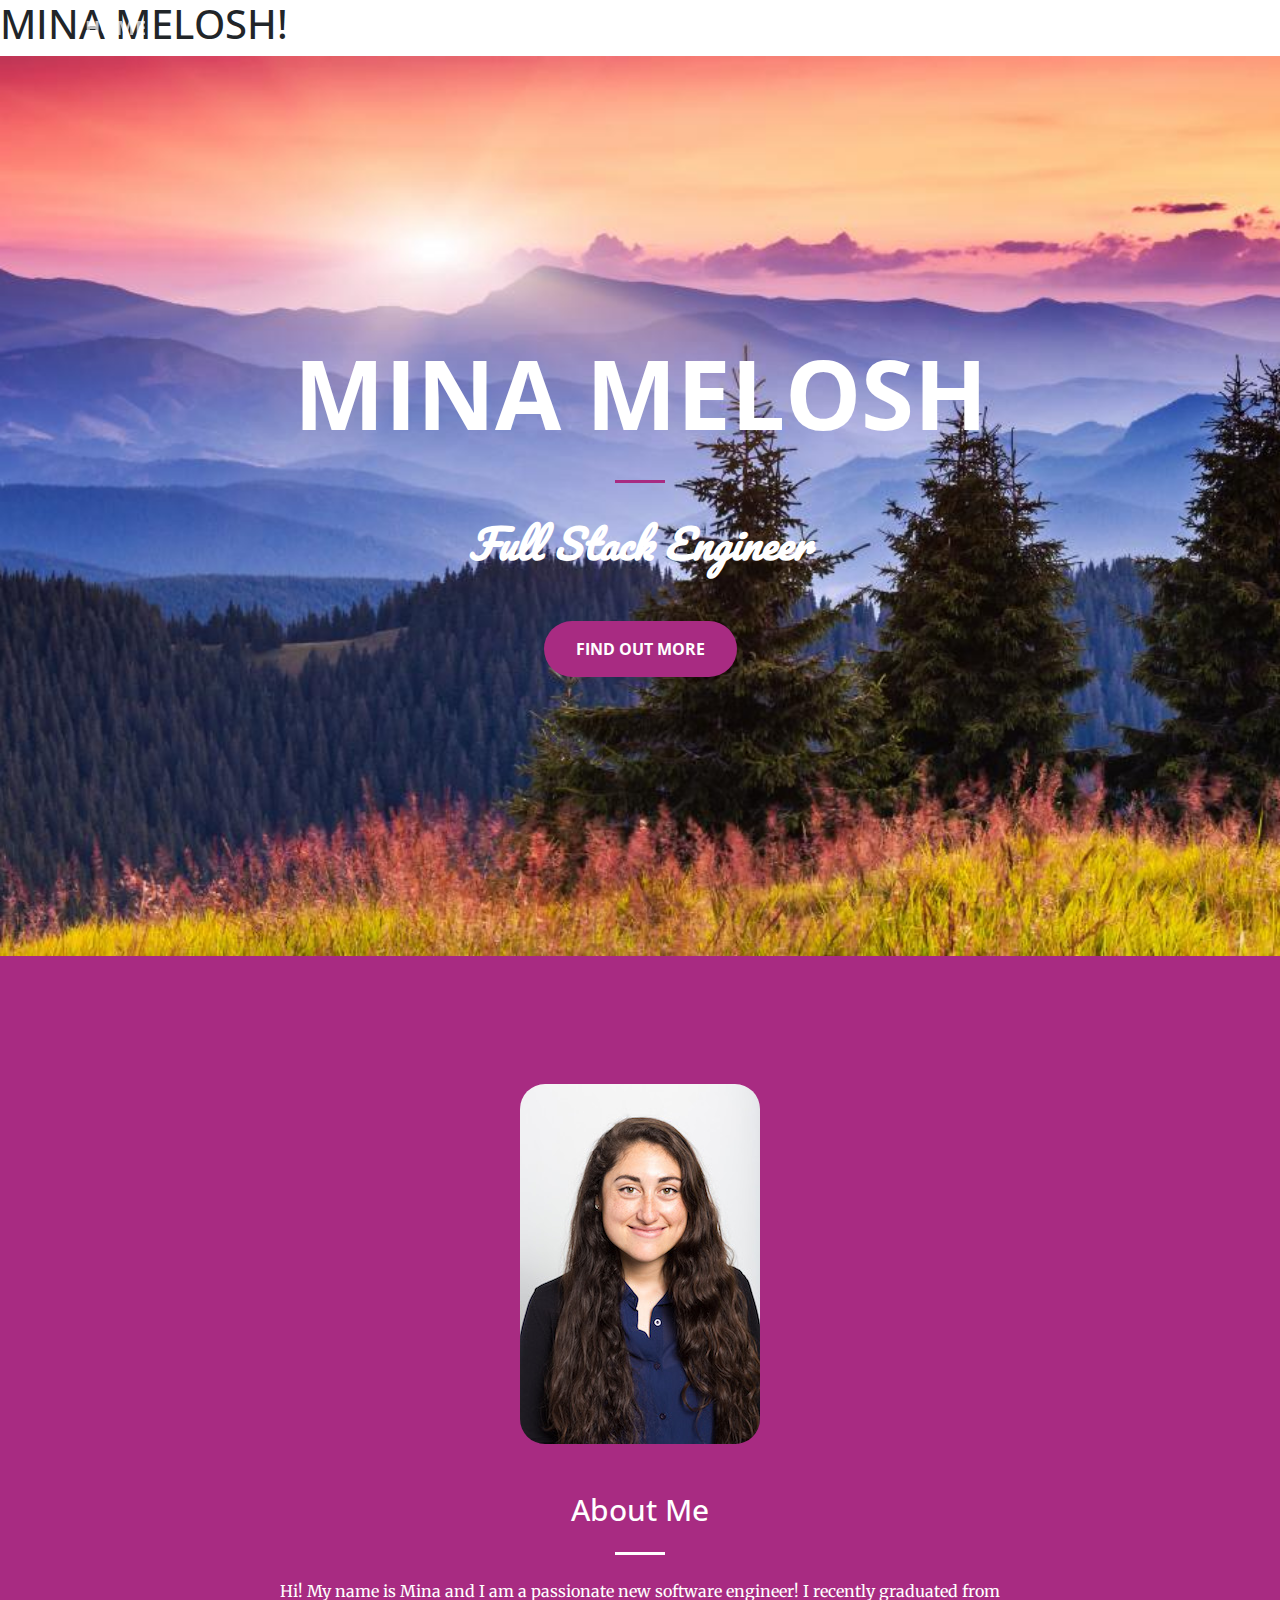
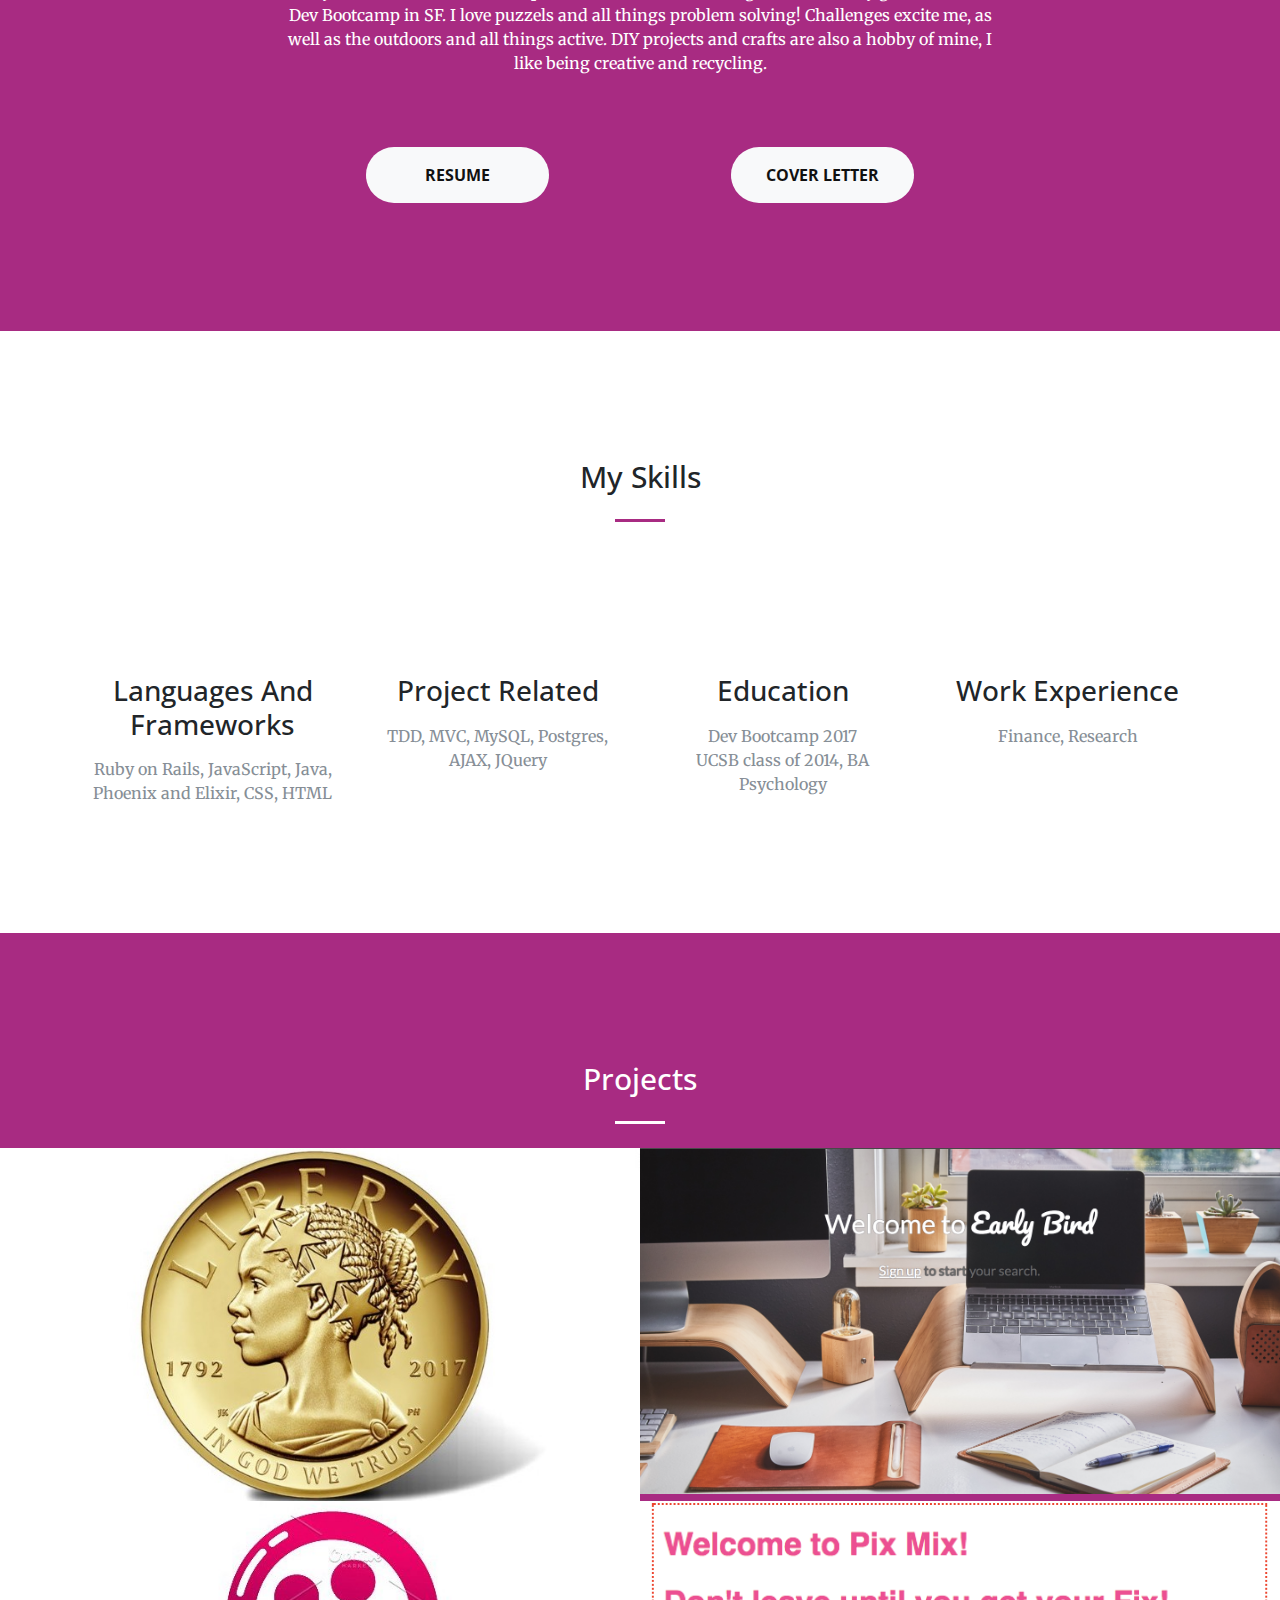
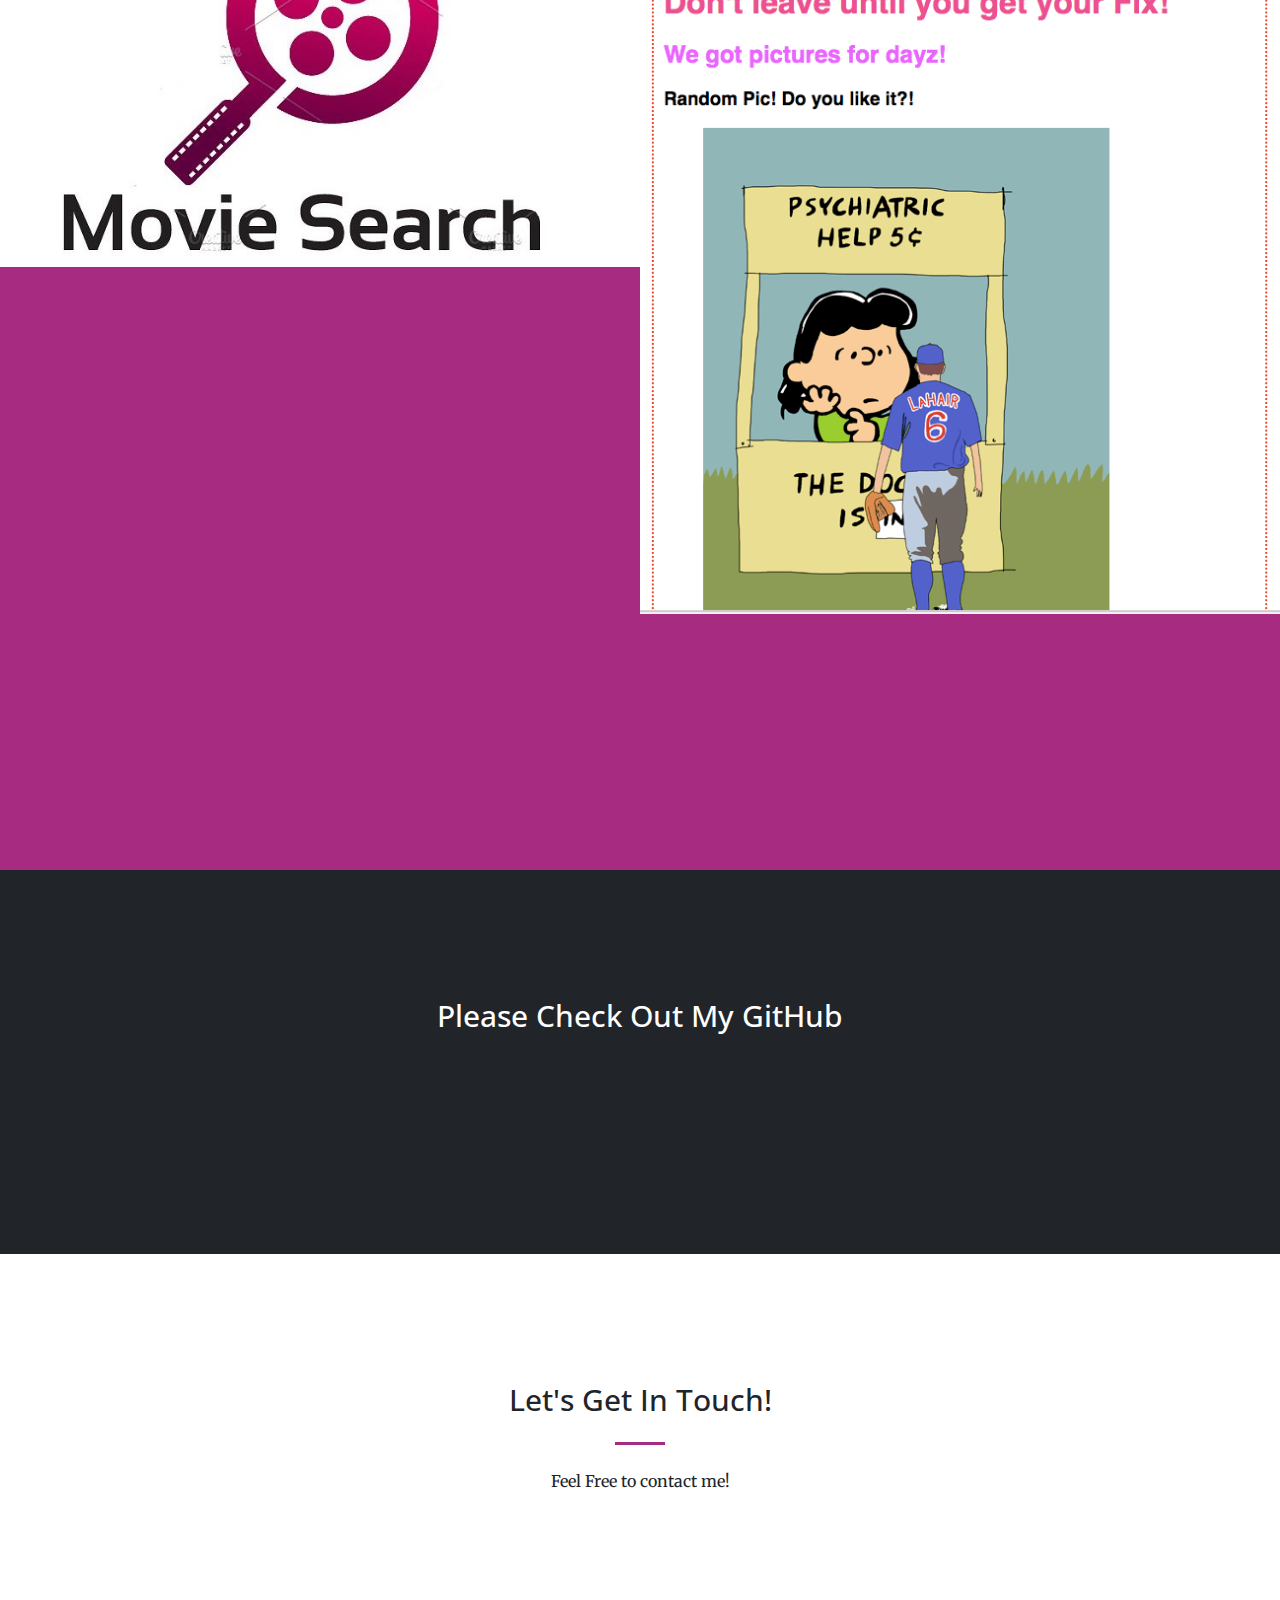
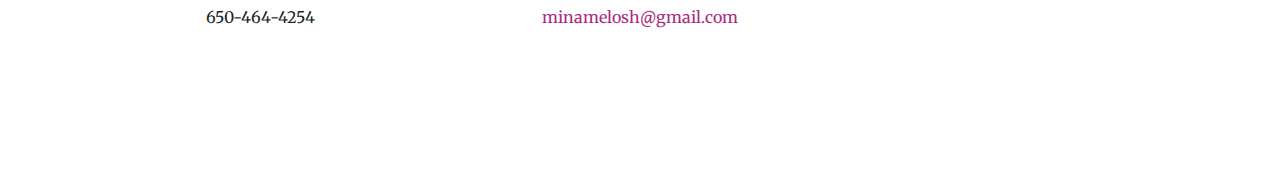
==== Theme/index.html @ a7446209 "updating repo" ====
<!DOCTYPE html>
<html lang="en">

  <head>
<h1>MINA MELOSH!</h1>
    <meta charset="utf-8">
    <meta name="viewport" content="width=device-width, initial-scale=1, shrink-to-fit=no">
    <meta name="description" content="">
    <meta name="author" content="">

    <title>Mina Melosh</title>

    <!-- Bootstrap core CSS -->
    <link href="vendor/bootstrap/css/bootstrap.min.css" rel="stylesheet">

    <!-- Google Fonts -->
    <link href="https://fonts.googleapis.com/css?family=Pacifico" rel="stylesheet">
    <link href="https://fonts.googleapis.com/css?family=Noto+Sans" rel="stylesheet">

    <!-- Custom fonts for this template -->
    <link href="vendor/font-awesome/css/font-awesome.min.css" rel="stylesheet" type="text/css">
    <link href='https://fonts.googleapis.com/css?family=Open+Sans:300italic,400italic,600italic,700italic,800italic,400,300,600,700,800' rel='stylesheet' type='text/css'>
    <link href='https://fonts.googleapis.com/css?family=Merriweather:400,300,300italic,400italic,700,700italic,900,900italic' rel='stylesheet' type='text/css'>

    <!-- Plugin CSS -->
    <link href="vendor/magnific-popup/magnific-popup.css" rel="stylesheet">

    <!-- Custom styles for this template -->
    <link href="css/creative.css" rel="stylesheet">

  </head>

  <body id="page-top">

    <!-- Navigation -->
    <nav class="navbar navbar-expand-lg navbar-light fixed-top" id="mainNav">
      <div class="container">
        <a class="navbar-brand js-scroll-trigger" href="#page-top">Home</a>
        <button class="navbar-toggler navbar-toggler-right" type="button" data-toggle="collapse" data-target="#navbarResponsive" aria-controls="navbarResponsive" aria-expanded="false" aria-label="Toggle navigation">
          <span class="navbar-toggler-icon"></span>
        </button>
        <div class="collapse navbar-collapse" id="navbarResponsive">
          <ul class="navbar-nav ml-auto">
            <li class="nav-item">
              <a class="nav-link js-scroll-trigger" href="#about">About</a>
            </li>
            <li class="nav-item">
              <a class="nav-link js-scroll-trigger" href="#skills">Skills</a>
            </li>
            <li class="nav-item">
              <a class="nav-link js-scroll-trigger" href="#portfolio">Portfolio</a>
            </li>
            <li class="nav-item">
              <a class="nav-link js-scroll-trigger" href="#contact">Contact</a>
            </li>
          </ul>
        </div>
      </div>
    </nav>

    <header class="masthead text-center text-white d-flex">
      <div class="container my-auto">
        <div class="row">
          <div class="col-lg-10 mx-auto">
            <h1 class="text-uppercase">
              <strong>Mina Melosh</strong>
            </h1>
            <hr>
          </div>
          <div class="col-lg-8 mx-auto">
            <p class="text-faded mb-5"><strong>Full Stack Engineer</strong></p>
            <a class="btn btn-primary btn-xl js-scroll-trigger" href="#about">Find Out More</a>
          </div>
        </div>
      </div>
    </header>

    <section class="bg-primary" id="about">
      <div class="container">
        <div class="row">
          <div class="col-lg-8 mx-auto text-center">
            <img class="mina" src="img/mmelosh.jpg" atl="Mina Melosh" > </br></br></br>
            <h2 class="section-heading text-white">About Me</h2>
            <hr class="light my-4">
            <p class="text-faded mb-4">Hi! My name is Mina and I am a passionate new software engineer! I recently graduated from Dev Bootcamp in SF.  I love puzzels and all things problem solving! Challenges excite me, as well as the outdoors and all things active.  DIY projects and crafts are also a hobby of mine, I like being creative and recycling. </p>
            <!-- <a class="btn btn-light btn-xl js-scroll-trigger" href="#skills">Get Started!</a> -->
              <div class="row no-gutters popup-gallery">
                <!-- <a class="portfolio-box" href="file:///Users/minamelosh/Downloads/Mina%20Melosh%20Resume%20.pdf"  alt="resume" > -->
                <a class="btn btn-light btn-xl col-lg-3 col-md-6 ervice-box mt-5 mx-auto portfolio-box" href="img/resume.png">Resume</a>
                <a class="btn btn-light btn-xl col-lg-3 col-md-6 ervice-box mt-5 mx-auto" href="#skills">Cover Letter</a>
              </div>
          </div>
        </div>
      </div>
    </section>

    <section id="skills">
      <div class="container">
        <div class="row">
          <div class="col-lg-12 text-center">
            <h2 class="section-heading">My Skills</h2>
            <hr class="my-4">
          </div>
        </div>
      </div>
      <div class="container">
        <div class="row">
          <div class="col-lg-3 col-md-6 text-center">
            <div class="service-box mt-5 mx-auto">
              <i class="fa fa-4x fa-diamond text-primary mb-3 sr-icons"></i>
              <h3 class="mb-3">Languages And Frameworks</h3>
              <p class="text-muted mb-0">Ruby on Rails, JavaScript, Java, Phoenix and Elixir, CSS, HTML</p>
            </div>
          </div>
          <div class="col-lg-3 col-md-6 text-center">
            <div class="service-box mt-5 mx-auto">
              <i class="fa fa-4x fa-desktop text-primary mb-3 sr-icons"></i>
              <h3 class="mb-3">Project Related</h3>
              <p class="text-muted mb-0">TDD, MVC, MySQL, Postgres, AJAX, JQuery</p>
            </div>
          </div>
          <div class="col-lg-3 col-md-6 text-center">
            <div class="service-box mt-5 mx-auto">
              <i class="fa fa-4x fa-graduation-cap text-primary mb-3 sr-icons"></i>
              <h3 class="mb-3">Education</h3>
              <p class="text-muted mb-0">Dev Bootcamp 2017</br> UCSB class of 2014, BA Psychology </p>
            </div>
          </div>
          <div class="col-lg-3 col-md-6 text-center">
            <div class="service-box mt-5 mx-auto">
              <i class="fa fa-4x fa-heart text-primary mb-3 sr-icons"></i>
              <h3 class="mb-3">Work Experience</h3>
              <p class="text-muted mb-0">Finance, Research</p>
            </div>
          </div>
        </div>
      </div>
    </section>

    <!-- <section class="p-0" id="portfolio">

    <div class="container ">
        <div class="row">
          <div class="col-lg-12 text-center">
            <h2 class="section-heading projects">Projects</h2>
            <hr class="my-4">
          </div>
        </div>
      </div> -->

      <section class="bg-primary" id="projects">
      <div class="container">
        <div class="row">
          <div class="col-lg-12 mx-auto text-center">
            <h2 class="section-heading text-white projects">Projects</h2>
            <hr class="light my-4">
            </div>
        </div>
      </div>

<!--       <section class="bg-dark text-white" id="projects">
      <div class="container text-center"> -->

      <div class="container-fluid p-0">
        <div class="row no-gutters popup-gallery">
          <div class="col-lg-6 col-sm-6">
            <a class="portfolio-box" href="img/projects/coin.jpg"  alt="Cents of Purpose" >
              <img class="img-fluid" src="img/projects/coin.jpg" alt="Cents of Purpose">
              <div class="portfolio-box-caption">
                <div class="portfolio-box-caption-content">
                  <div class="project-category text-faded">
                    Cents Of Purpose
                  </div>
                  <div class="project-name">
                    Users sign up with a credit card and each purchase they make will be rounded up to the nearest dollar and that change will be donated to a charity of their choosing.
                  </div>
                </div>
              </div>
            </a>
          </div>
          <div class="col-lg-6 col-sm-6">
            <a class="portfolio-box" href="img/projects/earlybirdweb2.png" alt="Early Bird">
              <img class="img-fluid" src="img/projects/earlybirdweb2.png" alt="Early Bird">
              <div class="portfolio-box-caption">
                <div class="portfolio-box-caption-content">
                  <div class="project-category text-faded">
                    Early Bird
                  </div>
                  <div class="project-name">
                    Allows users to be connected with companies without website, or websites that need improvement.
                  </div>
                </div>
              </div>
            </a>
          </div>
          <div class="col-lg-6 col-sm-6">
            <a class="portfolio-box" href="img/projects/moviesearch.jpeg">
              <img class="img-fluid" src="img/projects/moviesearch.jpeg" alt="">
              <div class="portfolio-box-caption">
                <div class="portfolio-box-caption-content">
                  <div class="project-category text-faded">
                    Movie Search
                  </div>
                  <div class="project-name">
                    A place where users can search movies, read reviews and comments as well participate in rating and commenting on movies.
                  </div>
                </div>
              </div>
            </a>
          </div>
          <div class="col-lg-6 col-sm-6">
            <a class="portfolio-box" href="mg/projects/pixmix.png"> 
              <img class="img-fluid" src="img/projects/pixmix.png" alt="">
              <div class="portfolio-box-caption">
                <div class="portfolio-box-caption-content">
                  <div class="project-category text-faded">
                    Pix Mix
                  </div>
                  <div class="project-name">
                    Users create their own home page of their favorite Gifs! 
                    <a href="https://www.linkedin.com/in/minamelosh/" class="icon fa fa-4x fa-github ext-primary mb-3 sr-icons"></a>
                  </div>
                </div>
              </div>
            </a>
          </div>

          <!-- <div class="col-lg-4 col-sm-6">
            <a class="portfolio-box" href="img/portfolio/fullsize/5.jpg">
              <img class="img-fluid" src="img/portfolio/thumbnails/5.jpg" alt="">
              <div class="portfolio-box-caption">
                <div class="portfolio-box-caption-content">
                  <div class="project-category text-faded">
                    Category
                  </div>
                  <div class="project-name">
                    Project Name
                  </div>
                </div>
              </div>
            </a>
          </div> -->

          <!-- <div class="col-lg-4 col-sm-6">
            <a class="portfolio-box" href="img/portfolio/fullsize/6.jpg">
              <img class="img-fluid" src="img/portfolio/thumbnails/6.jpg" alt="">
              <div class="portfolio-box-caption">
                <div class="portfolio-box-caption-content">
                  <div class="project-category text-faded">
                    Category
                  </div>
                  <div class="project-name">
                    Project Name
                  </div>
                </div>
              </div>
            </a>
          </div> -->

        </div>
      </div>
    </section>

    <section class="bg-dark text-white">
      <div class="container text-center">
        <h2 class="mb-4">Please Check Out My GitHub</h2>
        <a class="btn btn-light btn-xl sr-button" href="https://github.com/minamelosh"><input type="image" src="img/github.png" style="width:30px;height:30px;" /></a>
      </div>
    </section>

    <section id="contact">
      <div class="container">
        <div class="row">
          <div class="col-lg-8 mx-auto text-center">
            <h2 class="section-heading">Let's Get In Touch!</h2>
            <hr class="my-4">
            <p class="mb-5">Feel Free to contact me!</p>
          </div>
        </div>
        <div class="row">
          <div class="col-lg-4 ml-auto text-center">
            <i class="fa fa-phone fa-3x mb-3 sr-contact"></i>
            <p>650-464-4254</p>
          </div>
          <div class="col-lg-4 mr-auto text-center">
            <i class="fa fa-envelope-o fa-3x mb-3 sr-contact"></i>
            <p>
              <a href="mailto:minamelosh@gmail.com">minamelosh@gmail.com</a>
            </p>
          </div>
          <div class="col-lg-4 mr-auto text-center">
            <p>
            <a href="https://www.linkedin.com/in/minamelosh/" class="icon fa fa-4x fa-linkedin-square ext-primary mb-3 sr-icons"></a>
            <!-- <p>Linkedin</p> -->
            </p>
          </div>
        </div>
      </div>
    </section>

    <!-- Bootstrap core JavaScript -->
    <script src="vendor/jquery/jquery.min.js"></script>
    <script src="vendor/bootstrap/js/bootstrap.bundle.min.js"></script>

    <!-- Plugin JavaScript -->
    <script src="vendor/jquery-easing/jquery.easing.min.js"></script>
    <script src="vendor/scrollreveal/scrollreveal.min.js"></script>
    <script src="vendor/magnific-popup/jquery.magnific-popup.min.js"></script>

    <!-- Custom scripts for this template -->
    <script src="js/creative.min.js"></script>

  </body>

</html>
---- Theme/css/creative.css ----
/*!
 * Start Bootstrap - Creative v4.0.0-beta.2 (https://startbootstrap.com/template-overviews/creative)
 * Copyright 2013-2017 Start Bootstrap
 * Licensed under MIT (https://github.com/BlackrockDigital/startbootstrap-creative/blob/master/LICENSE)
 */
body,
html {
  width: 100%;
  height: 100%; }

body {
  font-family: 'Merriweather', 'Helvetica Neue', Arial, sans-serif; }

hr {
  max-width: 50px;
  border-width: 3px;
  border-color: #a82b82; }

hr.light {
  border-color: #fff; }

a {
  color: #a82b82;
  -webkit-transition: all 0.2s;
  -moz-transition: all 0.2s;
  transition: all 0.2s; }
  a:hover {
    color: #a82b82; }

h1,
h2,
h3,
h4,
h5,
h6 {
  font-family: 'Open Sans', 'Helvetica Neue', Arial, sans-serif; }

.bg-primary {
  background-color: #a82b82 !important; }

.bg-dark {
  background-color: #212529 !important; }

.mina{
 /* height: 50%;
  width: 50%;*/
  border-radius: 25px;
}



section {
  padding: 8rem 0; }

.section-heading {
  margin-top: 0; }

h2{
  font-style: bolder;
  font-size: 30px;}

::-moz-selection {
  color: #fff;
  background: #212529;
  text-shadow: none; }

::selection {
  color: #fff;
  background: #212529;
  text-shadow: none; }

img::selection {
  color: #fff;
  background: transparent; }

img::-moz-selection {
  color: #fff;
  background: transparent; }

body {
  -webkit-tap-highlight-color: #212529; }

#mainNav {
  border-bottom: 1px solid rgba(33, 37, 41, 0.1);
  background-color: #fff;
  font-family: 'Open Sans', 'Helvetica Neue', Arial, sans-serif;
  -webkit-transition: all 0.2s;
  -moz-transition: all 0.2s;
  transition: all 0.2s; }
  #mainNav .navbar-brand {
    font-weight: 700;
    text-transform: uppercase;
    color: #a82b82;
    font-family: 'Open Sans', 'Helvetica Neue', Arial, sans-serif; }
    #mainNav .navbar-brand:focus, #mainNav .navbar-brand:hover {
      color: #a82b82; }
  #mainNav .navbar-nav > li.nav-item > a.nav-link,
  #mainNav .navbar-nav > li.nav-item > a.nav-link:focus {
    font-size: .9rem;
    font-weight: 700;
    text-transform: uppercase;
    color: #212529; }
    #mainNav .navbar-nav > li.nav-item > a.nav-link:hover,
    #mainNav .navbar-nav > li.nav-item > a.nav-link:focus:hover {
      color: #a82b82; }
    #mainNav .navbar-nav > li.nav-item > a.nav-link.active,
    #mainNav .navbar-nav > li.nav-item > a.nav-link:focus.active {
      color: #a82b82 !important;
      background-color: transparent; }
      #mainNav .navbar-nav > li.nav-item > a.nav-link.active:hover,
      #mainNav .navbar-nav > li.nav-item > a.nav-link:focus.active:hover {
        background-color: transparent; }
  @media (min-width: 992px) {
    #mainNav {
      border-color: transparent;
      background-color: transparent; }
      #mainNav .navbar-brand {
        color: rgba(255, 255, 255, 0.7); }
        #mainNav .navbar-brand:focus, #mainNav .navbar-brand:hover {
          color: #fff; }
      #mainNav .navbar-nav > li.nav-item > a.nav-link {
        padding: 0.5rem 1rem; }
      #mainNav .navbar-nav > li.nav-item > a.nav-link,
      #mainNav .navbar-nav > li.nav-item > a.nav-link:focus {
        color: rgba(255, 255, 255, 0.7); }
        #mainNav .navbar-nav > li.nav-item > a.nav-link:hover,
        #mainNav .navbar-nav > li.nav-item > a.nav-link:focus:hover {
          color: #fff; }
      #mainNav.navbar-shrink {
        border-bottom: 1px solid rgba(33, 37, 41, 0.1);
        background-color: #fff; }
        #mainNav.navbar-shrink .navbar-brand {
          color: #a82b82; }
          #mainNav.navbar-shrink .navbar-brand:focus, #mainNav.navbar-shrink .navbar-brand:hover {
            color: #a82b82; }
        #mainNav.navbar-shrink .navbar-nav > li.nav-item > a.nav-link,
        #mainNav.navbar-shrink .navbar-nav > li.nav-item > a.nav-link:focus {
          color: #212529; }
          #mainNav.navbar-shrink .navbar-nav > li.nav-item > a.nav-link:hover,
          #mainNav.navbar-shrink .navbar-nav > li.nav-item > a.nav-link:focus:hover {
            color: #a82b82; } }

header.masthead {
  padding-top: 10rem;
  padding-bottom: calc(10rem - 56px);
  background-image: url("../img/sunrise.jpg");
  background-position: center center;
  -webkit-background-size: cover;
  -moz-background-size: cover;
  -o-background-size: cover;
  background-size: cover; }
  header.masthead hr {
    margin-top: 30px;
    margin-bottom: 30px; }
  header.masthead h1 {
    font-size: 2rem; }
  header.masthead p {
    font-weight: 300; }
  @media (min-width: 768px) {
    header.masthead p {
      font-size: 1.15rem; } }
  @media (min-width: 992px) {
    header.masthead {
      height: 100vh;
      min-height: 650px;
      padding-top: 0;
      padding-bottom: 0; }
      header.masthead h1 {
        font-size: 3rem; } }
  @media (min-width: 1200px) {
    header.masthead h1 {
      font-size: 6rem; } }

.service-box {
  max-width: 400px; }

.portfolio-box {
  position: relative;
  display: block;
  max-width: 650px;
  margin: 0 auto; }
  .portfolio-box .portfolio-box-caption {
    position: absolute;
    bottom: 0;
    display: block;
    width: 100%;
    height: 100%;
    text-align: center;
    opacity: 0;
    color: #fff;
    background: rgba(240, 95, 64, 0.9);
    -webkit-transition: all 0.2s;
    -moz-transition: all 0.2s;
    transition: all 0.2s; }
    .portfolio-box .portfolio-box-caption .portfolio-box-caption-content {
      position: absolute;
      top: 50%;
      width: 100%;
      transform: translateY(-50%);
      text-align: center; }
      .portfolio-box .portfolio-box-caption .portfolio-box-caption-content .project-category,
      .portfolio-box .portfolio-box-caption .portfolio-box-caption-content .project-name {
        padding: 0 15px;
        font-family: 'Open Sans', 'Helvetica Neue', Arial, sans-serif; }
      .portfolio-box .portfolio-box-caption .portfolio-box-caption-content .project-category {
        font-size: 14px;
        font-weight: 600;
        text-transform: uppercase; }
      .portfolio-box .portfolio-box-caption .portfolio-box-caption-content .project-name {
        font-size: 18px; }
  .portfolio-box:hover .portfolio-box-caption {
    opacity: 1; }
  .portfolio-box:focus {
    outline: none; }
  @media (min-width: 768px) {
    .portfolio-box .portfolio-box-caption .portfolio-box-caption-content .project-category {
      font-size: 30px; }
    .portfolio-box .portfolio-box-caption .portfolio-box-caption-content .project-name {
      font-size: 22px; } }

.text-primary {
  color: #a82b82 !important; }

.btn {
  font-weight: 700;
  text-transform: uppercase;
  border: none;
  border-radius: 300px;
  font-family: 'Open Sans', 'Helvetica Neue', Arial, sans-serif; }

.btn-xl {
  padding: 1rem 2rem; }

.btn-primary {
  background-color: #a82b82;
  border-color: #a82b82; }
  .btn-primary:hover, .btn-primary:focus, .btn-primary:active {
    color: #fff;
    background-color: #ee4b28 !important; }
  .btn-primary:active, .btn-primary:focus {
    box-shadow: 0 0 0 0.2rem rgba(240, 95, 64, 0.5) !important; }

p.text-faded.mb-5 {
  color: white;
  font-size: 40px;
  font-weight: bolder;
  font-style: italic;
  font-family: 'Pacifico', cursive;}

p.text-faded.mb-4{
  color: white;
}

#projects{
  /*border-bottom: -30px;*/
  /*padding-bottom: -100px;*/
}
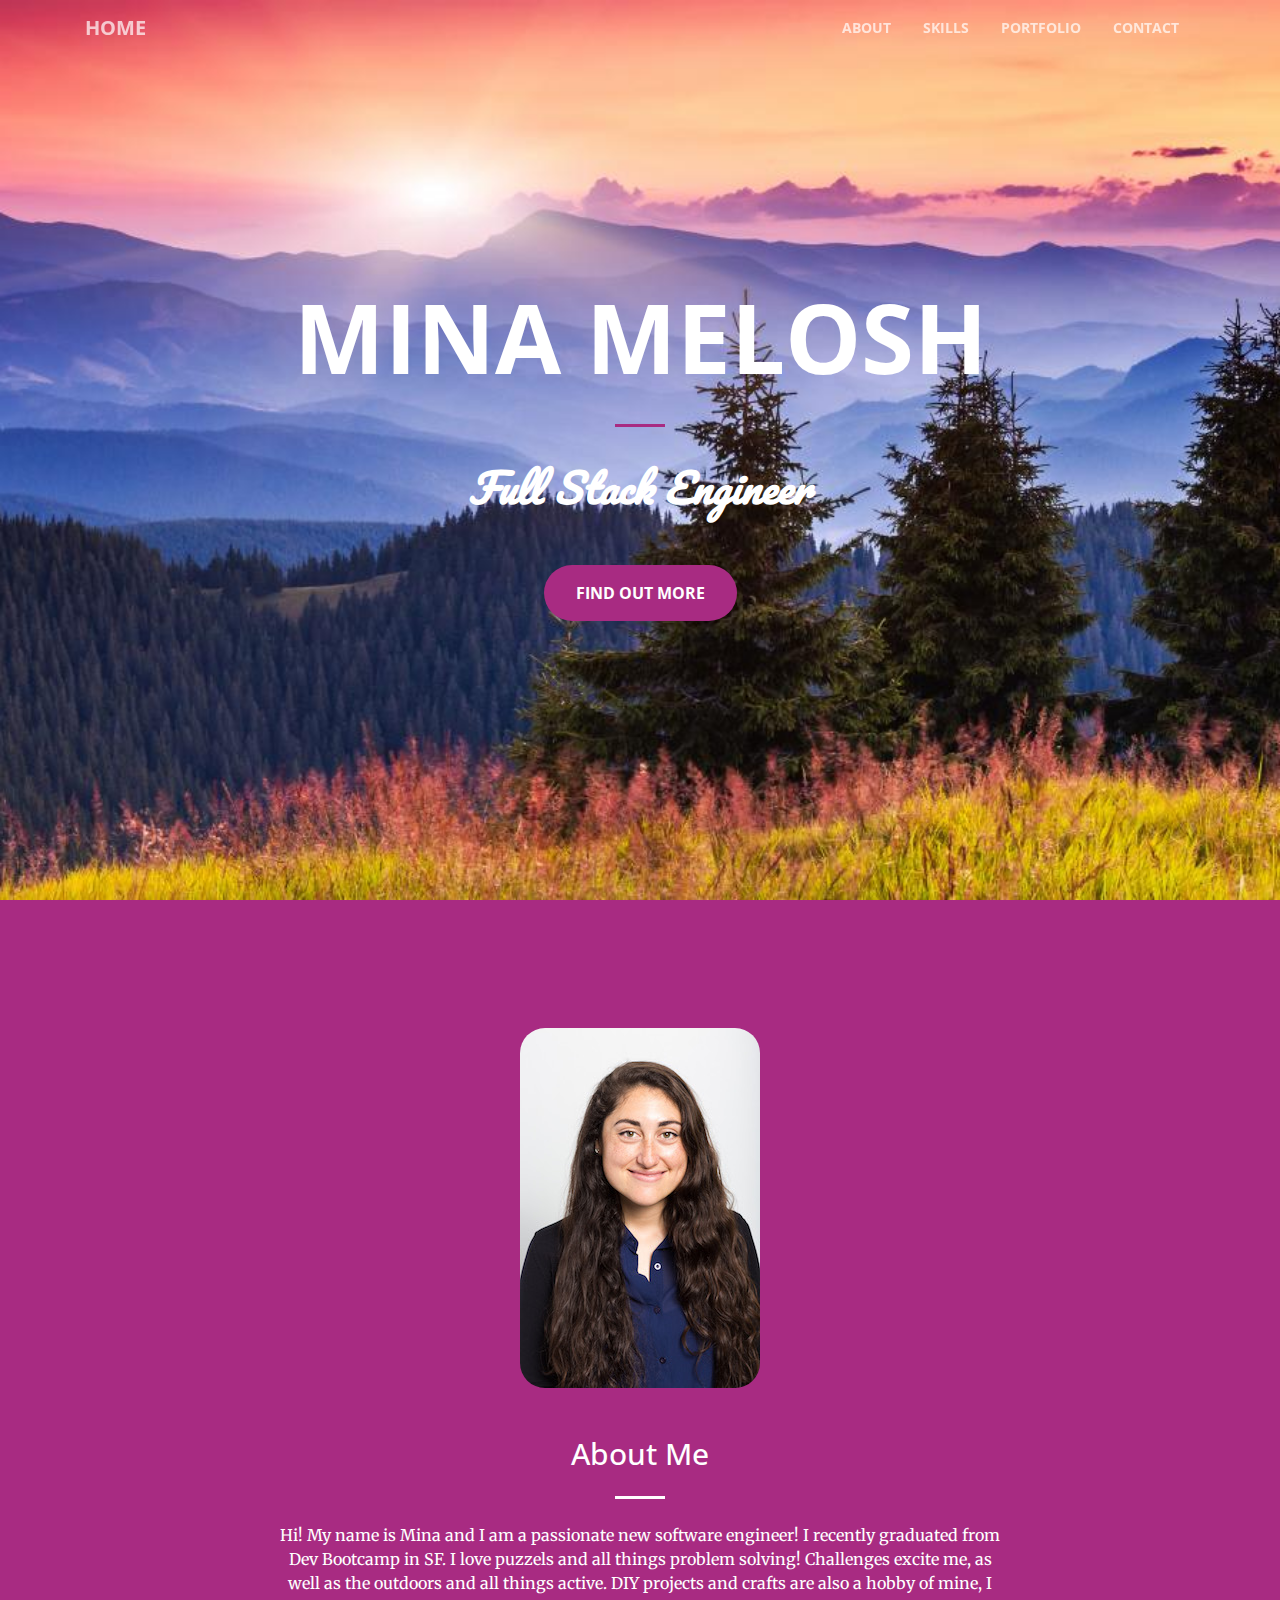
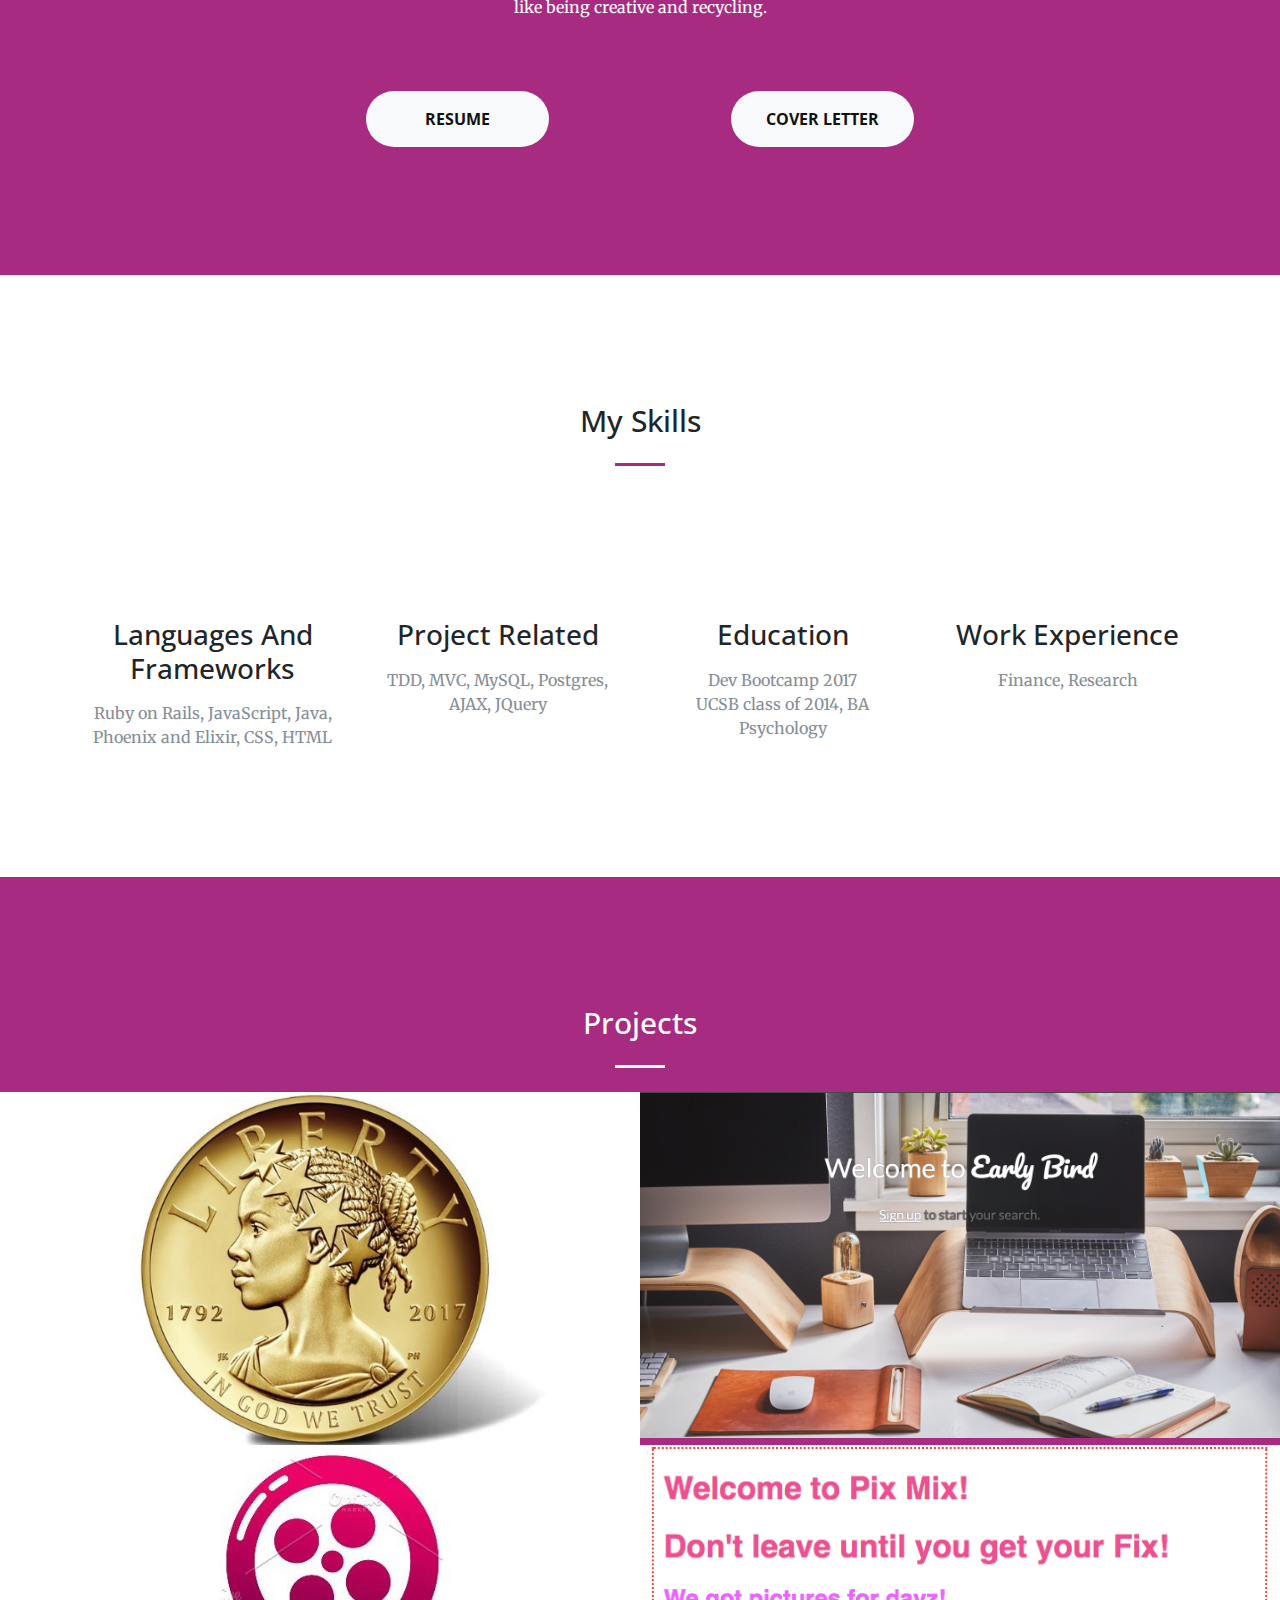
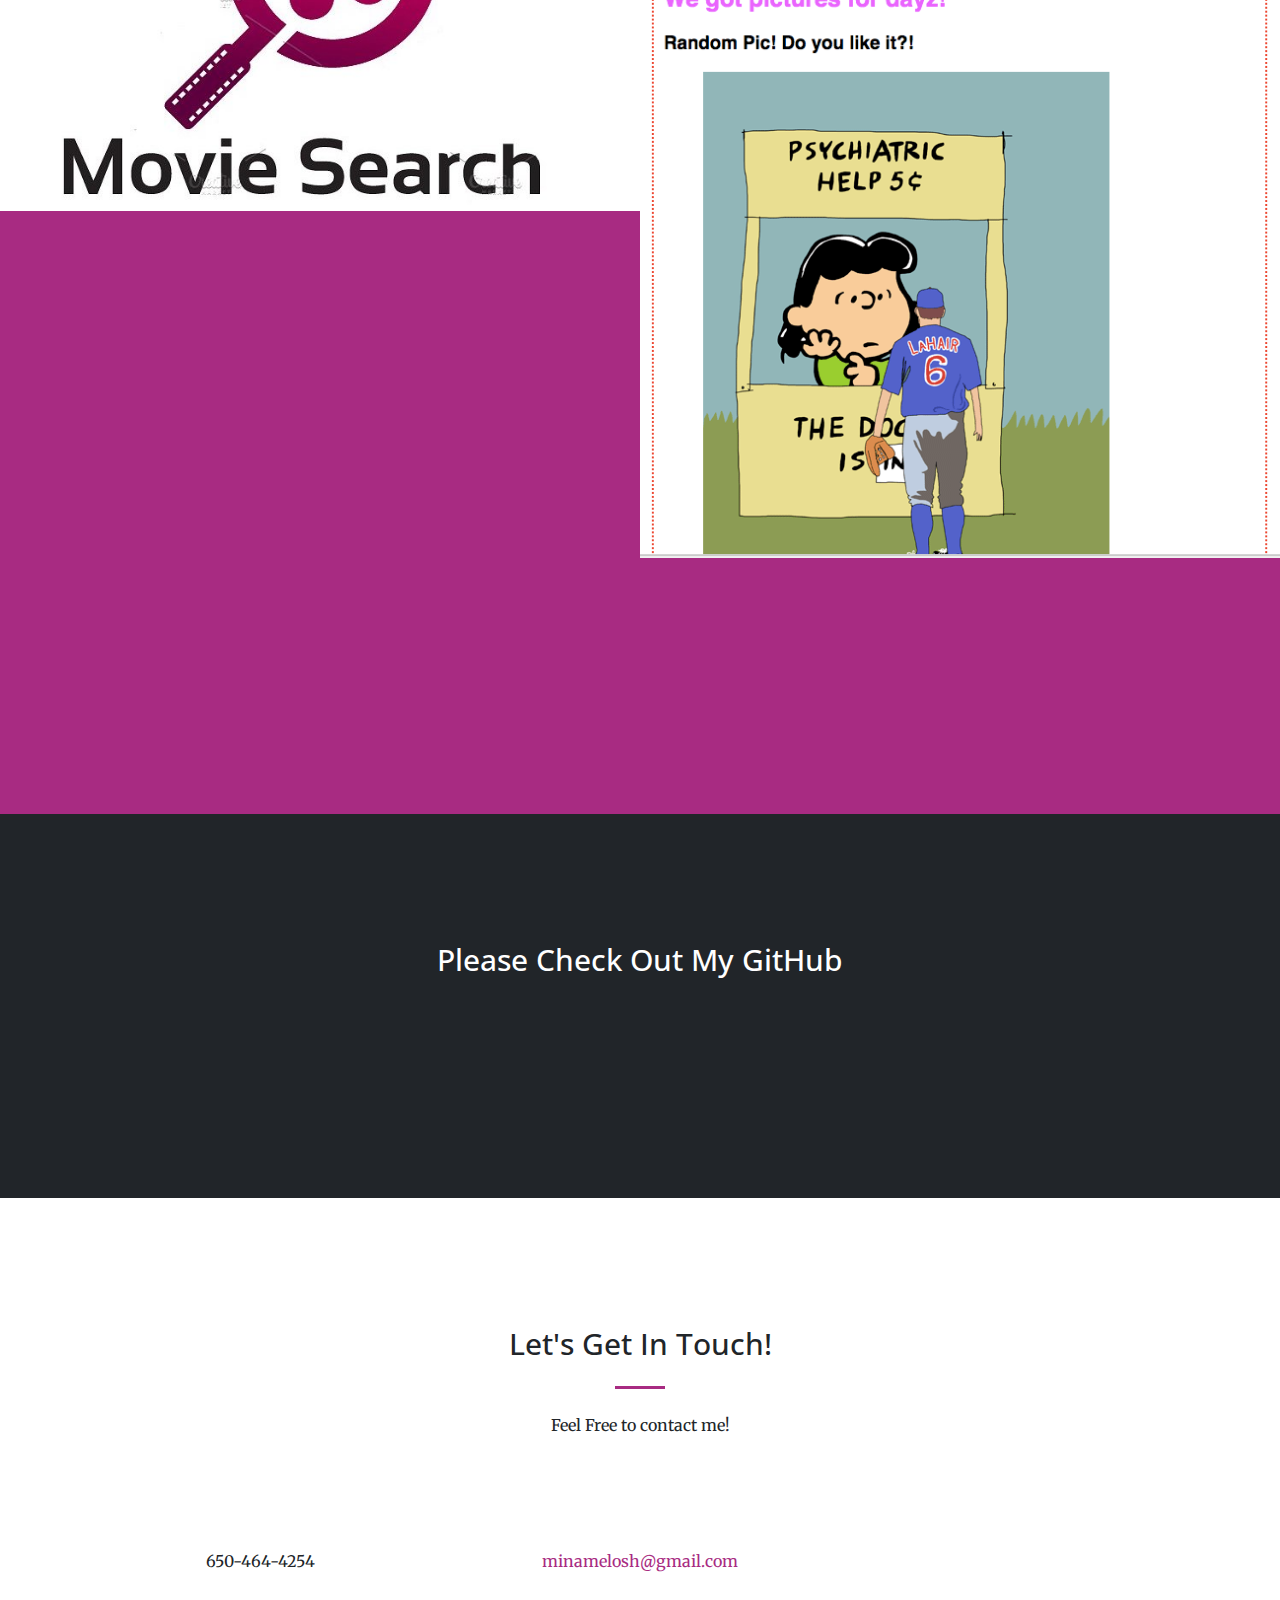
==== commit 85f0955d: "removing testing message" ====
--- a/Theme/index.html
+++ b/Theme/index.html
@@ -2,7 +2,7 @@
 <html lang="en">
 
   <head>
-<h1>MINA MELOSH!</h1>
+  
     <meta charset="utf-8">
     <meta name="viewport" content="width=device-width, initial-scale=1, shrink-to-fit=no">
     <meta name="description" content="">
